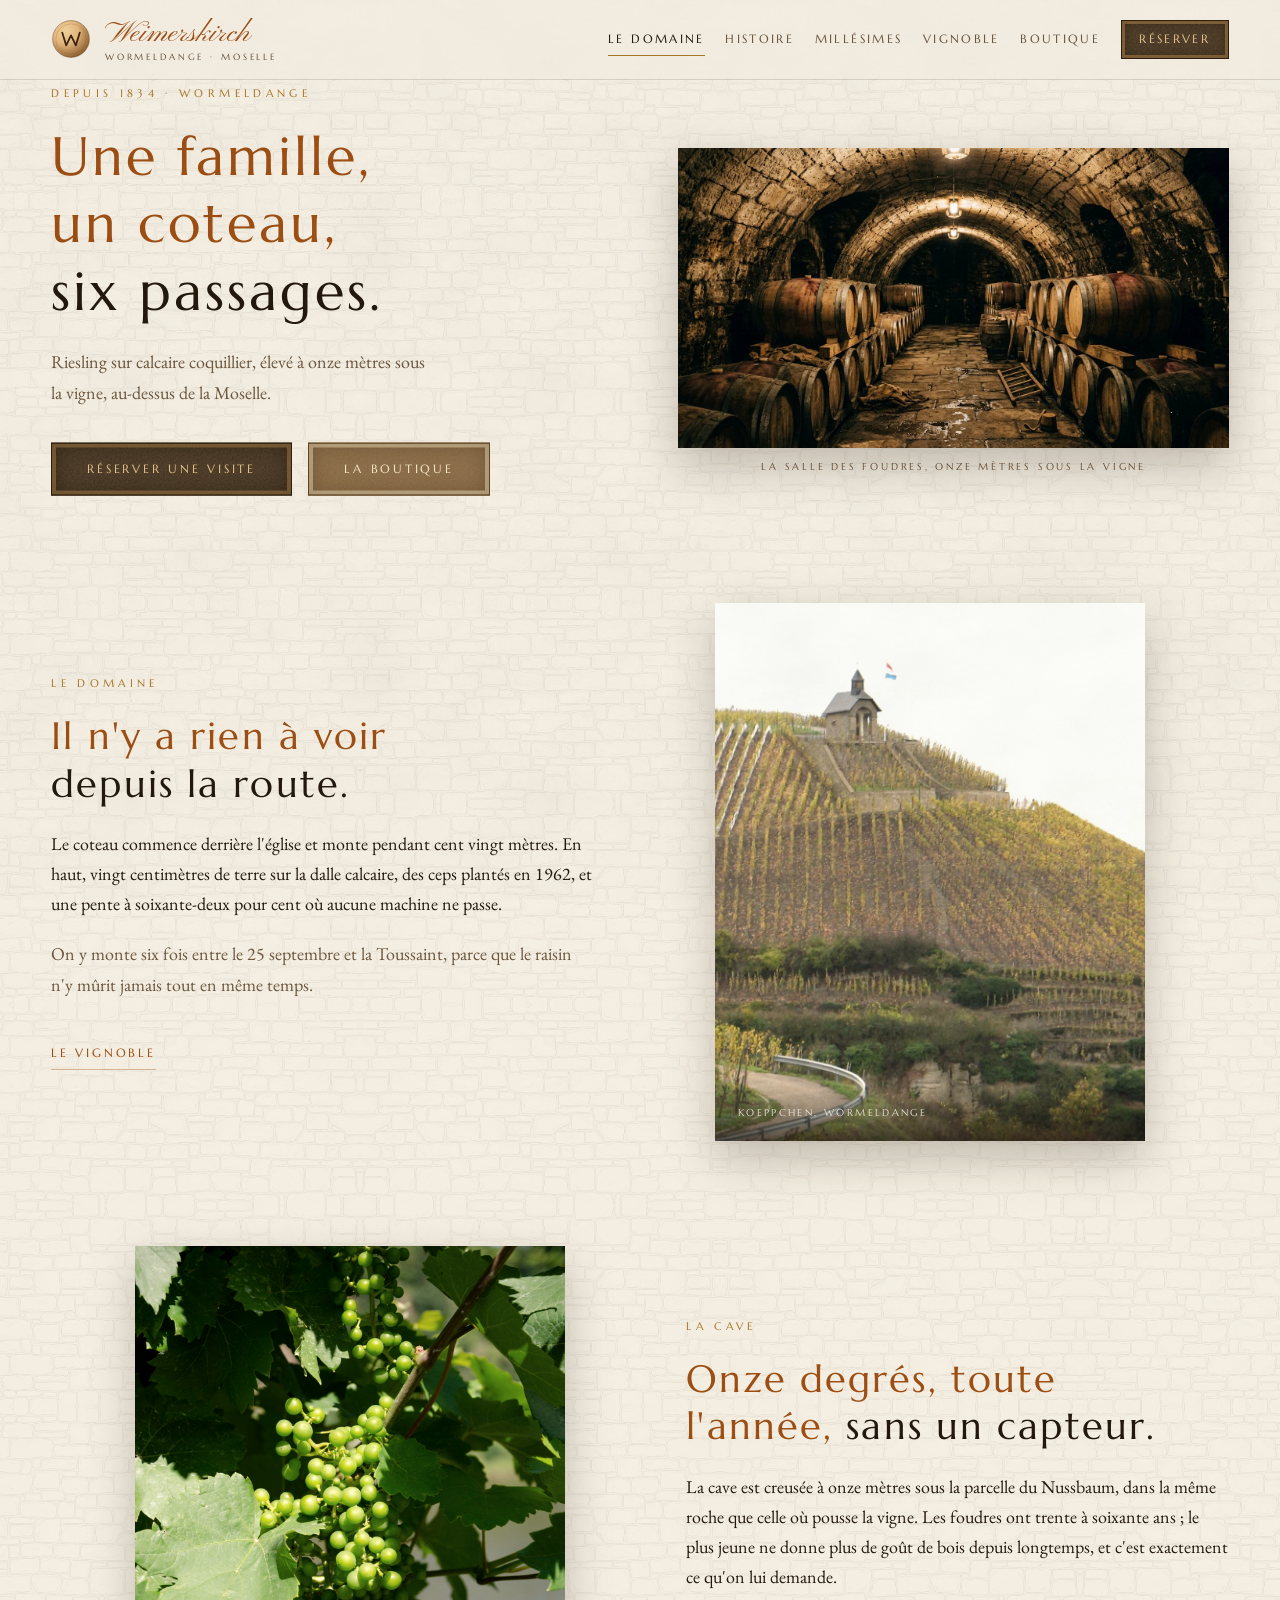
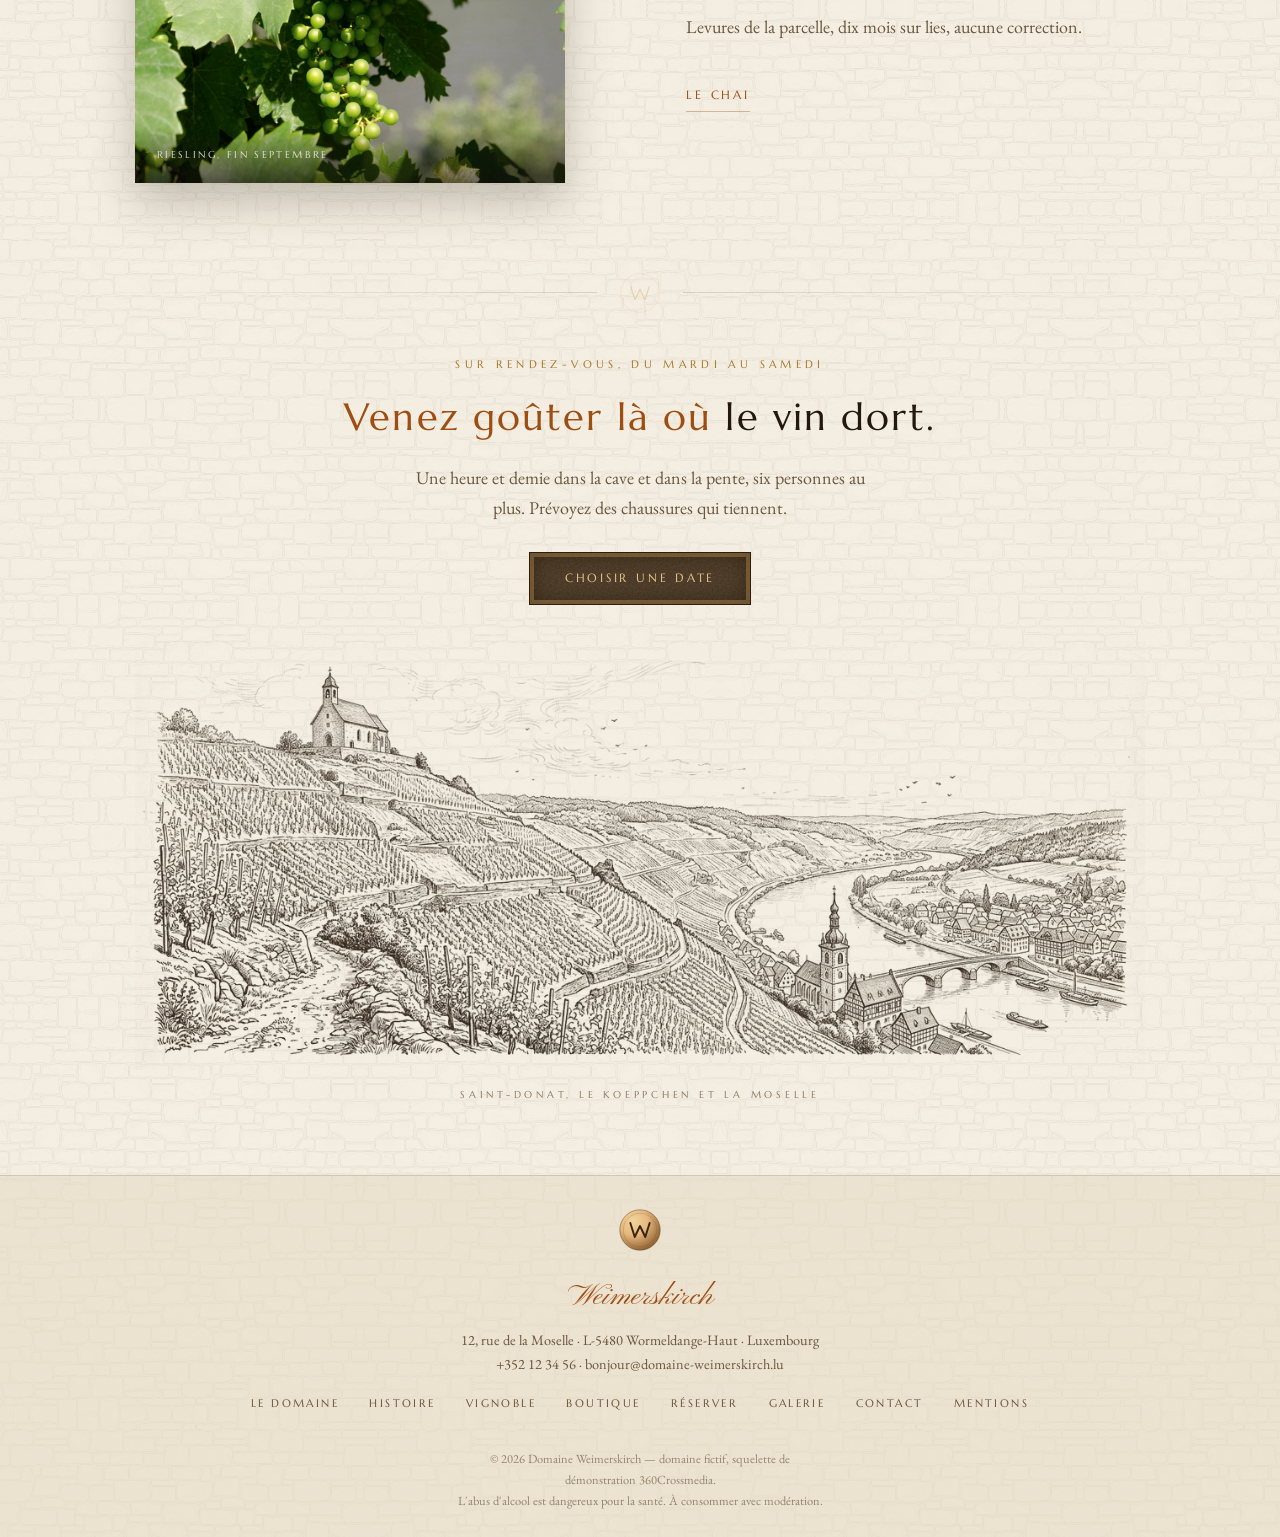
==== index.html @ f06a96c1 "Domaine Weimerskirch — site pilote vigneron (démo) Co-Authored-By: Claude Fable 5 <noreply@anthropic" ====
<!DOCTYPE html>
<html lang="fr">
<head>
<meta charset="utf-8">
<meta name="viewport" content="width=device-width, initial-scale=1">
<title>Domaine Weimerskirch — Wormeldange, Moselle luxembourgeoise</title>
<meta name="description" content="Depuis 1834, une famille et un coteau au-dessus de la Moselle. Riesling, Pinot et Crémant élevés en foudre à Wormeldange-Haut.">
<link rel="preconnect" href="https://fonts.googleapis.com">
<link rel="preconnect" href="https://fonts.gstatic.com" crossorigin>
<link href="https://fonts.googleapis.com/css2?family=Marcellus&family=EB+Garamond:ital,wght@0,400..600;1,400..500&family=Pinyon+Script&display=swap" rel="stylesheet">
<link rel="stylesheet" href="assets/css/site.css">
<link rel="icon" href="data:image/svg+xml,%3Csvg xmlns='http://www.w3.org/2000/svg' viewBox='0 0 32 32'%3E%3Ccircle cx='16' cy='16' r='15' fill='%23e6b87e'/%3E%3Cpath d='M9 11 L12.4 21.5 L16 13.5 L19.6 21.5 L23 11' fill='none' stroke='%233a2410' stroke-width='2.6' stroke-linejoin='round' stroke-linecap='round'/%3E%3C/svg%3E">
</head>
<body>
<a class="saut-contenu" href="#contenu">Aller au contenu</a>

<div class="barre" data-barre>
  <a class="marque" href="index.html">
    <svg class="marque__sceau" viewBox="0 0 100 100" aria-hidden="true">
  <defs><radialGradient id="orSceaumarquesceau" cx="34%" cy="28%" r="78%">
    <stop offset="0%" stop-color="#f2d49c"/><stop offset="45%" stop-color="#e6b87e"/><stop offset="100%" stop-color="#8a5c2c"/>
  </radialGradient></defs>
  <circle cx="50" cy="50" r="46" fill="url(#orSceaumarquesceau)"/>
  <circle cx="50" cy="50" r="46" fill="none" stroke="#553a1c" stroke-width="1"/>
  <circle cx="50" cy="50" r="38" fill="none" stroke="#7a5228" stroke-width="0.7" opacity="0.7"/>
  <path d="M28 34 L38 66 L50 41 L62 66 L72 34" fill="none" stroke="#3a2410" stroke-width="4.4" stroke-linejoin="round" stroke-linecap="round"/>
</svg>
    <span class="marque__nom">Weimerskirch<span class="marque__lieu">Wormeldange · Moselle</span></span>
  </a>
  <button class="bouton-menu" type="button" data-bouton-menu aria-expanded="false" aria-controls="navigation">Menu</button>
  <nav class="nav" id="navigation" data-nav aria-label="Principale">
    <a href="index.html" aria-current="page">Le domaine</a>
    <a href="histoire.html">Histoire</a>
    <a href="histoire.html#carnet" data-va-carnet>Millésimes</a>
    <a href="vignoble.html">Vignoble</a>
    <a href="boutique.html">Boutique</a>
    <a class="nav__panier" href="boutique.html#panier" data-panier-lien data-vide="true">Panier</a>
    <a class="nav__action" href="reservation.html">Réserver</a>
  </nav>
</div>
<header class="entree" id="contenu">
  <div class="entree__dire">
    <p class="avant-titre" data-lever>Depuis 1834 · Wormeldange</p>
    <h1 data-lever="2">Une famille, un coteau,<br><em>six passages.</em></h1>
    <p class="entree__sous" data-lever="3">Riesling sur calcaire coquillier, élevé à onze mètres
    sous la vigne, au-dessus de la Moselle.</p>
    <div class="entree__actions" data-lever="3">
      <a class="bouton--plein" href="reservation.html">Réserver une visite</a>
      <a class="bouton" href="boutique.html">La boutique</a>
    </div>
  </div>
  <figure class="vue" data-apparait>
    <img src="assets/img/cave-foudres.jpg" alt="Les fûts de la cave dans la pénombre." fetchpriority="high">
    <figcaption>La salle des foudres, onze mètres sous la vigne</figcaption>
  </figure>
</header>

<section class="section">
  <div class="section__contenu duo" data-apparait>
    <div>
      <p class="avant-titre">Le domaine</p>
      <h2>Il n'y a rien à voir <em>depuis la route.</em></h2>
      <p>Le coteau commence derrière l'église et monte pendant cent vingt mètres. En haut,
      vingt centimètres de terre sur la dalle calcaire, des ceps plantés en 1962, et une
      pente à soixante-deux pour cent où aucune machine ne passe.</p>
      <p class="sourdine">On y monte six fois entre le 25 septembre et la Toussaint,
      parce que le raisin n'y mûrit jamais tout en même temps.</p>
      <a class="lien" href="vignoble.html">Le vignoble</a>
    </div>
    <figure class="cliche cliche--45">
      <img src="assets/img/koeppchen.jpg" alt="Le coteau du Koeppchen au-dessus des toits de Wormeldange." loading="lazy">
      <figcaption>Koeppchen, Wormeldange</figcaption>
    </figure>
  </div>
</section>


<section class="section">
  <div class="section__contenu duo duo--texte-droite" data-apparait>
    <figure class="cliche cliche--45">
      <img src="assets/img/raisin-portrait.jpg" alt="Grappe de riesling sur le cep, à contre-jour." loading="lazy">
      <figcaption>Riesling, fin septembre</figcaption>
    </figure>
    <div>
      <p class="avant-titre">La cave</p>
      <h2>Onze degrés, toute l'année, <em>sans un capteur.</em></h2>
      <p>La cave est creusée à onze mètres sous la parcelle du Nussbaum, dans la même roche
      que celle où pousse la vigne. Les foudres ont trente à soixante ans ; le plus jeune
      ne donne plus de goût de bois depuis longtemps, et c'est exactement ce qu'on lui demande.</p>
      <p class="sourdine">Levures de la parcelle, dix mois sur lies, aucune correction.</p>
      <a class="lien" href="vignoble.html">Le chai</a>
    </div>
  </div>
</section>

<section class="section section--panneau">
  <div class="section__contenu centre" data-apparait>
    <div class="sceau-section" aria-hidden="true"><svg viewBox="0 0 100 100" aria-hidden="true">
  <circle cx="50" cy="50" r="46" fill="none" stroke="#e6b87e" stroke-width="1" opacity="0.55"/>
  <path d="M28 34 L38 66 L50 41 L62 66 L72 34" fill="none" stroke="#e6b87e" stroke-width="2.4" stroke-linejoin="round" opacity="0.65"/>
</svg></div>
    <p class="avant-titre">Sur rendez-vous, du mardi au samedi</p>
    <h2 style="max-width:22ch;margin-inline:auto">Venez goûter là où <em>le vin dort.</em></h2>
    <p style="margin-inline:auto;max-width:52ch" class="sourdine">Une heure et demie dans la cave et dans la pente,
    six personnes au plus. Prévoyez des chaussures qui tiennent.</p>
    <p style="margin-top:1.8rem"><a class="bouton--plein" href="reservation.html">Choisir une date</a></p>
  </div>
</section>

<footer class="pied">
  <div class="pied__sceau"><svg class="" viewBox="0 0 100 100" aria-hidden="true">
  <defs><radialGradient id="orSceau" cx="34%" cy="28%" r="78%">
    <stop offset="0%" stop-color="#f2d49c"/><stop offset="45%" stop-color="#e6b87e"/><stop offset="100%" stop-color="#8a5c2c"/>
  </radialGradient></defs>
  <circle cx="50" cy="50" r="46" fill="url(#orSceau)"/>
  <circle cx="50" cy="50" r="46" fill="none" stroke="#553a1c" stroke-width="1"/>
  <circle cx="50" cy="50" r="38" fill="none" stroke="#7a5228" stroke-width="0.7" opacity="0.7"/>
  <path d="M28 34 L38 66 L50 41 L62 66 L72 34" fill="none" stroke="#3a2410" stroke-width="4.4" stroke-linejoin="round" stroke-linecap="round"/>
</svg></div>
  <p class="pied__nom">Weimerskirch</p>
  <p class="pied__adresse">12, rue de la Moselle · L-5480 Wormeldange-Haut · Luxembourg<br>
  <a href="tel:+352123456">+352 12 34 56</a> · <a href="mailto:bonjour@domaine-weimerskirch.lu">bonjour@domaine-weimerskirch.lu</a></p>
  <nav class="pied__nav" aria-label="Pied de page">
    <a href="index.html">Le domaine</a>
    <a href="histoire.html">Histoire</a>
    <a href="vignoble.html">Vignoble</a>
    <a href="boutique.html">Boutique</a>
    <a href="reservation.html">Réserver</a>
    <a href="galerie.html">Galerie</a>
    <a href="contact.html">Contact</a>
    <a href="mentions.html">Mentions</a>
  </nav>
  <p class="pied__mention">© 2026 Domaine Weimerskirch — domaine fictif, squelette de démonstration 360Crossmedia.<br>
  L'abus d'alcool est dangereux pour la santé. À consommer avec modération.</p>
</footer>
<script src="assets/js/site.js"></script>
</body>
</html>
---- assets/css/site.css ----
/* =====================================================================
   DOMAINE WEIMERSKIRCH — v5
   La typo validée de la v2 (Marcellus, cuivre, Pinyon) sur fond clair :
   la page est ivoire et chaude, les photos de cave restent sombres et
   portent le registre. Boutique, réservation et 3D conservées.
   ===================================================================== */

:root {
  /* Fonds clairs, du papier au parchemin */
  --lin:       #f4eee2;
  --parchemin: #ebe2d0;
  --carte:     #faf6ec;

  /* Encres */
  --encre:  #23180c;   /* texte courant : brun très foncé, jamais noir */
  --terre:  #6b563d;   /* texte secondaire */
  --cuivre: #9d4e13;   /* accent v2, assombri pour tenir sur clair */
  --or:     #a87729;
  --feuille: #5c6e3c;   /* labels, sceaux, états actifs */
  --craie:  #f2ede8;   /* texte sur photo */
  --ligne:  rgba(119, 100, 79, 0.22);

  /* Sur les photos : la nuit de la v2 */
  --nuit: #14100d;

  --titre: 'Marcellus', 'Hoefler Text', Georgia, serif;
  --corps: 'EB Garamond', 'Iowan Old Style', Georgia, serif;
  --plume: 'Pinyon Script', cursive;

  --marge: clamp(1.5rem, 4vw, 4.5rem);
  --page: 1280px;
  --doux: cubic-bezier(0.25, 0.6, 0.3, 1);
}

* { box-sizing: border-box; }
html { -webkit-text-size-adjust: 100%; scroll-behavior: smooth; }

body {
  margin: 0;
  background: var(--lin);
  position: relative;
  color: var(--encre);
  font-family: var(--corps);
  font-size: 18px;
  font-weight: 400;
  line-height: 1.68;
  -webkit-font-smoothing: antialiased;
}

/* Le mur : moellons assisés dessinés, posés en fond de page.
   Les objets (cartes, registre, photos) sont posés dessus, opaques. */
body::before {
  content: '';
  position: absolute; /* défile avec la page — retour client */
  inset: 0;
  z-index: -1;
  pointer-events: none;
  opacity: 0.08;
  background-image: url('../img/mur-grave.jpg');
  background-size: 720px;
}
/* et la matière par-dessus, discrète */
body::after {
  content: '';
  position: fixed;
  inset: 0;
  z-index: 900;
  pointer-events: none;
  mix-blend-mode: multiply;
  opacity: 0.16;
  background-image: url("data:image/svg+xml,%3Csvg xmlns='http://www.w3.org/2000/svg' width='420' height='420'%3E%3Cfilter id='p'%3E%3CfeTurbulence type='fractalNoise' baseFrequency='0.012 0.018' numOctaves='4' seed='7' stitchTiles='stitch'/%3E%3CfeColorMatrix type='saturate' values='0'/%3E%3C/filter%3E%3Crect width='420' height='420' filter='url(%23p)' opacity='0.5'/%3E%3C/svg%3E");
}

::selection { background: rgba(168, 95, 40, 0.22); }

img { max-width: 100%; display: block; }
figure, dl, dd, p { margin: 0; }
p { margin-bottom: 1.1em; max-width: 62ch; }
p:last-child { margin-bottom: 0; }

h1, h2, h3 {
  font-family: var(--titre);
  font-weight: 400;
  letter-spacing: 0.055em;
  line-height: 1.24;
  color: var(--cuivre);
  margin: 0 0 1.3rem;
  text-wrap: balance;
}
h1 { font-size: clamp(2rem, 4.4vw, 3.4rem); }
h2 { font-size: clamp(1.7rem, 3vw, 2.5rem); }
h3 { font-size: clamp(1.2rem, 1.8vw, 1.55rem); color: var(--or); }

em { font-style: normal; color: var(--encre); }
.heros em { color: var(--craie); }

a { color: var(--cuivre); }
:focus-visible { outline: 2px solid var(--or); outline-offset: 3px; }

.saut-contenu {
  position: absolute; left: -9999px; top: 0; z-index: 100;
  background: var(--encre); color: var(--carte);
  padding: 0.8rem 1.3rem; font-size: 0.85rem; letter-spacing: 0.08em;
}
.saut-contenu:focus { left: 0; }

@media (prefers-reduced-motion: reduce) {
  html { scroll-behavior: auto; }
  *, *::before, *::after { animation: none !important; transition: none !important; }
}

/* ---------- Étiquettes : serif lettré, comme en v2 --------------------- */

.avant-titre {
  font-family: var(--titre);
  font-size: 0.68rem;
  letter-spacing: 0.4em;
  text-transform: uppercase;
  color: var(--or);
  margin: 0 0 1.3rem;
}

.sourdine { color: var(--terre); }

/* ---------- Barre : ivoire, toujours — aucun changement d'état ---------- */

.barre {
  position: fixed;
  top: 0; left: 0; right: 0;
  z-index: 90;
  display: flex;
  align-items: center;
  justify-content: space-between;
  gap: 2rem;
  padding: 1.1rem var(--marge);
  background: rgba(244, 238, 226, 0.96);
  backdrop-filter: blur(12px);
  -webkit-backdrop-filter: blur(12px);
  box-shadow: 0 1px 0 var(--ligne);
  transition: padding 400ms ease;
}
.barre[data-fond='true'] { padding-block: 0.7rem; }
.barre--posee { position: sticky; top: 0; }

.marque {
  display: flex;
  align-items: center;
  gap: 0.85rem;
  text-decoration: none;
  color: var(--cuivre);
  flex: none;
}
.marque__sceau { width: 40px; height: auto; flex: none; }
.marque__nom {
  font-family: var(--plume);
  font-size: 1.9rem;
  line-height: 0.9;
  padding-top: 0.12em;
}
.marque__lieu {
  display: block;
  font-family: var(--titre);
  font-size: 0.56rem;
  letter-spacing: 0.32em;
  text-transform: uppercase;
  color: var(--terre);
  padding-top: 0.5em;
}

.nav { display: flex; align-items: center; gap: clamp(0.9rem, 1.6vw, 1.8rem); }
.nav a {
  font-family: var(--titre);
  font-size: 0.74rem;
  letter-spacing: 0.2em;
  text-transform: uppercase;
  text-decoration: none;
  color: var(--terre);
  padding: 0.4rem 0;
  border-bottom: 1px solid transparent;
  transition: color 300ms ease, border-color 300ms ease;
}
.nav a:hover, .nav a:focus-visible { color: var(--encre); }
.nav a[aria-current='page'] { border-bottom-color: var(--or); color: var(--encre); }

.nav a.nav__action {
  background-color: #46331d;
  background-image: url("data:image/svg+xml,%3Csvg xmlns='http://www.w3.org/2000/svg' width='140' height='140'%3E%3Cfilter id='gb3'%3E%3CfeTurbulence type='fractalNoise' baseFrequency='0.55' numOctaves='3' stitchTiles='stitch'/%3E%3CfeColorMatrix type='saturate' values='0'/%3E%3C/filter%3E%3Crect width='140' height='140' filter='url(%23gb3)' opacity='0.16'/%3E%3C/svg%3E");
  border: 1px solid #2c1e0e;
  box-shadow: inset 0 0 0 2px rgba(70, 51, 29, 0), inset 0 0 0 3px rgba(196, 148, 82, 0.45), inset 0 0 14px rgba(20, 12, 4, 0.5);
  padding: 0.55rem 1.1rem;
  color: #e3c18a;
}
.nav a.nav__action:hover { background-color: #503a21; color: #f2d7a4; }

.nav a.nav__panier {
  border: 1px solid rgba(157, 78, 19, 0.55);
  box-shadow: inset 0 0 0 2px rgba(250, 246, 236, 0.9), inset 0 0 0 3px rgba(157, 78, 19, 0.25);
  background: var(--carte);
  padding: 0.45rem 0.95rem;
  color: var(--cuivre);
}
.nav a.nav__panier:hover { color: var(--encre); border-color: var(--encre); }
.nav a.nav__panier[data-vide='true'] { display: none; }

.bouton-menu {
  display: none;
  background: none; border: 0;
  color: var(--cuivre);
  font-family: var(--titre);
  font-size: 0.74rem;
  letter-spacing: 0.2em; text-transform: uppercase;
  cursor: pointer;
  padding: 0.5rem 0;
}

@media (max-width: 1080px) {
  /* Volet accroché SOUS la barre : la barre a un backdrop-filter, qui fait
     d'elle le bloc conteneur de tout descendant fixed — un panneau fixed
     plein écran s'y retrouve écrasé à la hauteur de la barre. On reste donc
     en absolute, relatif à la barre, en volet opaque. */
  .nav {
    position: absolute; top: 100%; left: 0; right: 0; z-index: 50;
    background: #f4eee2;
    border-top: 1px solid var(--ligne);
    box-shadow: 0 30px 60px rgba(35, 24, 12, 0.2);
    flex-direction: column;
    align-items: center;
    padding: 2.2rem 0 2.6rem;
    gap: 1.2rem;
    opacity: 0;
    transform: translateY(-8px);
    pointer-events: none;
    transition: opacity 300ms ease, transform 300ms ease;
  }
  .nav[data-ouvert='true'] { opacity: 1; transform: none; pointer-events: auto; }
  .nav a { font-size: 1.05rem; letter-spacing: 0.26em; }
  .bouton-menu { display: block; position: relative; z-index: 60; }
}

/* ---------- Héros photo : l'ADN sombre de la v2, en ouverture ---------- */

.heros {
  position: relative;
  z-index: 2; /* les photos passent devant le sarment */
  min-height: 92svh;
  display: grid;
  align-items: end;
  isolation: isolate;
  overflow: hidden;
  color: var(--craie);
}
.heros--court { min-height: 62svh; }

.heros__photo {
  /* débord haut : la parallaxe peut la faire glisser sans découvrir le fond */
  position: absolute; inset: -26% 0 auto; z-index: -2;
  width: 100%; height: 126%;
  animation: photo-nait 1600ms ease both;
  object-fit: cover;
  filter: sepia(0.16) saturate(0.94) brightness(0.97) contrast(1.04);
}
.heros--sombre .heros__photo {
  filter: sepia(0.22) saturate(0.75) brightness(0.62) contrast(1.06);
}
.heros::after {
  content: '';
  position: absolute; inset: 0; z-index: -1;
  background:
    radial-gradient(130% 130% at 50% 45%, transparent 58%, rgba(244, 238, 226, 0.85) 100%),
    radial-gradient(30% 16% at 50% 82%, rgba(12, 9, 7, 0.6), transparent 72%),
    linear-gradient(rgba(14, 10, 8, 0.1), rgba(14, 10, 8, 0.06) 30%, rgba(14, 10, 8, 0.45) 74%, rgba(14, 10, 8, 0.78));
}

.heros__dire {
  position: relative;
  z-index: 1;
  padding: 9rem var(--marge) clamp(4.5rem, 9vh, 7rem);
  max-width: var(--page);
  width: 100%;
  margin-inline: auto;
}

.heros__annee {
  font-family: var(--titre);
  font-size: 0.68rem;
  letter-spacing: 0.42em;
  text-transform: uppercase;
  color: var(--craie);
  opacity: 0.9;
  margin: 0 0 1.5rem;
}
.heros h1 { color: var(--craie); }
.heros h1 em { color: #e8b872; }
.heros__sous { color: rgba(242, 237, 232, 0.75); max-width: 46ch; font-size: 1.02rem; }

.heros [data-lever] { opacity: 0; animation: lever 1100ms ease forwards; }
.heros [data-lever='2'] { animation-delay: 180ms; }
.heros [data-lever='3'] { animation-delay: 360ms; }
@keyframes lever { from { opacity: 0; } to { opacity: 1; } }
@keyframes photo-nait { from { opacity: 0; } to { opacity: 1; } }

/* ---------- L'entrée : un mur, une grande fenêtre sur la cave ----------- */

.entree {
  min-height: 0;
  display: grid;
  grid-template-columns: minmax(0, 1fr) minmax(0, 1fr);
  gap: clamp(2.5rem, 6vw, 6rem);
  align-items: center;
  max-width: var(--page);
  margin-inline: auto;
  padding: 6.6rem var(--marge) 2rem;
}
.entree__dire { transform: translateY(-1.4rem); }

/* La vue : photo nette, ombre douce, légende — rien d'autre. */
.vue { margin: 0; }
.vue img {
  display: block;
  width: 100%; height: auto;
  max-height: 62vh;
  object-fit: cover;
  box-shadow: 0 18px 44px rgba(43, 32, 19, 0.26);
}
.vue figcaption {
  margin-top: 0.7rem;
  text-align: center;
  font-family: var(--titre);
  font-size: 0.62rem;
  letter-spacing: 0.28em;
  text-transform: uppercase;
  color: var(--terre);
}

.fenetre { position: relative; isolation: isolate; margin: 0; }
.fenetre__cadre { display: block; width: 100%; height: auto; }
.fenetre__photo {
  position: absolute;
  left: 14.9%; top: 15.5%;
  width: 70.7%; height: 70.7%;
  object-fit: cover;
  z-index: -1;
}
.fenetre figcaption {
  margin-top: 0.4rem;
  text-align: center;
  font-family: var(--titre);
  font-size: 0.62rem;
  letter-spacing: 0.28em;
  text-transform: uppercase;
  color: var(--terre);
}
.entree--page { padding-top: 6.6rem; padding-bottom: 0.4rem; }
.entree--page .cliche { max-height: 56vh; }
.entree--page h1 { font-size: clamp(2rem, 4.2vw, 3.4rem); }
.entree__dire h1 { margin-bottom: 1.4rem; }
.entree__sous { color: var(--terre); max-width: 42ch; }
.entree__actions { display: flex; flex-wrap: wrap; gap: 1rem; margin-top: 2.2rem; }
.entree .cliche { max-height: 72vh; margin: 12px; }
@media (max-width: 900px) {
  .entree { grid-template-columns: 1fr; min-height: 0; padding-top: 7rem; }
}

/* ---------- Sections ---------------------------------------------------- */

.section { padding: clamp(1.7rem, 3.4vh, 2.8rem) var(--marge); }
.section__contenu { max-width: var(--page); margin-inline: auto; }

/* Centrage : centrer le texte ne suffit pas — les paragraphes ont une largeur
   limitée (62ch), leur BOÎTE doit aussi être centrée, sinon œillets et boutons
   restent collés à gauche pendant que les titres flottent au milieu. */
.centre { text-align: center; }
.centre h1, .centre h2, .centre h3, .centre p, .centre .avant-titre { margin-inline: auto; }
.section--panneau {
  /* plus d'aplat teinté : le texte vit sur le mur, comme tout le reste */
  padding-block: clamp(2rem, 4vh, 3.4rem);
}

.duo {
  display: grid;
  grid-template-columns: minmax(0, 1fr) minmax(0, 1.1fr);
  gap: clamp(1.6rem, 3vw, 3rem);
  align-items: center;
}
.duo .cliche { margin: 22px; }
.duo--texte-droite { grid-template-columns: minmax(0, 1.1fr) minmax(0, 1fr); }
@media (max-width: 900px) { .duo, .duo--texte-droite { grid-template-columns: 1fr; } }

.lien {
  display: inline-block;
  font-family: var(--titre);
  font-size: 0.72rem;
  letter-spacing: 0.24em;
  text-transform: uppercase;
  color: var(--cuivre);
  text-decoration: none;
  border-bottom: 1px solid rgba(168, 95, 40, 0.4);
  padding-bottom: 0.35rem;
  margin-top: 1.5rem;
  transition: border-color 250ms ease, color 250ms ease;
}
.lien:hover { border-bottom-color: var(--cuivre); color: var(--encre); }

.bouton, .bouton--plein {
  display: inline-block;
  font-family: var(--titre);
  font-size: 0.72rem;
  letter-spacing: 0.24em;
  text-transform: uppercase;
  padding: 1rem 2.2rem;
  cursor: pointer;
  text-decoration: none;
  transition: background 250ms ease, color 250ms ease, border-color 250ms ease;
}
.bouton {
  background-color: #8a6a42;
  background-image: url("data:image/svg+xml,%3Csvg xmlns='http://www.w3.org/2000/svg' width='140' height='140'%3E%3Cfilter id='gb2'%3E%3CfeTurbulence type='fractalNoise' baseFrequency='0.55' numOctaves='3' stitchTiles='stitch'/%3E%3CfeColorMatrix type='saturate' values='0'/%3E%3C/filter%3E%3Crect width='140' height='140' filter='url(%23gb2)' opacity='0.14'/%3E%3C/svg%3E");
  border: 1px solid #5d4322;
  box-shadow:
    inset 0 0 0 3px rgba(70, 51, 29, 0),
    inset 0 0 0 4px rgba(244, 226, 188, 0.45),
    inset 0 0 22px rgba(50, 32, 12, 0.4);
  color: #f6e7c8;
}
.bouton:hover {
  background-color: #96744a;
  color: #fdf3dc;
  box-shadow:
    inset 0 0 0 3px rgba(70, 51, 29, 0),
    inset 0 0 0 4px rgba(250, 234, 198, 0.65),
    inset 0 0 22px rgba(50, 32, 12, 0.35);
}
.bouton--plein {
  background-color: #46331d;
  background-image: url("data:image/svg+xml,%3Csvg xmlns='http://www.w3.org/2000/svg' width='140' height='140'%3E%3Cfilter id='gb'%3E%3CfeTurbulence type='fractalNoise' baseFrequency='0.55' numOctaves='3' stitchTiles='stitch'/%3E%3CfeColorMatrix type='saturate' values='0'/%3E%3C/filter%3E%3Crect width='140' height='140' filter='url(%23gb)' opacity='0.16'/%3E%3C/svg%3E");
  border: 1px solid #2c1e0e;
  box-shadow:
    inset 0 0 0 3px rgba(70, 51, 29, 0),
    inset 0 0 0 4px rgba(196, 148, 82, 0.4),
    inset 0 0 26px rgba(20, 12, 4, 0.55);
  color: #e3c18a;
}
.bouton--plein:hover {
  background-color: #503a21;
  color: #f2d7a4;
  box-shadow:
    inset 0 0 0 3px rgba(70, 51, 29, 0),
    inset 0 0 0 4px rgba(224, 180, 112, 0.7),
    inset 0 0 26px rgba(20, 12, 4, 0.5);
}
.bouton[disabled], .bouton--plein[disabled] { opacity: 0.4; pointer-events: none; }

/* ---------- Photos ------------------------------------------------------- */

.cliche img, .respiration img {
  filter: sepia(0.16) saturate(0.94) brightness(0.97) contrast(1.04);
}

.cliche {
  position: relative;
  overflow: visible;
}
.cliche img { width: 100%; height: 100%; object-fit: cover; }
.cliche--45 { aspect-ratio: 4 / 5; }
.cliche--32 { aspect-ratio: 3 / 2; }
.cliche--11 { aspect-ratio: 1 / 1; }
.cliche { box-shadow: 0 18px 50px rgba(43, 32, 19, 0.14); }


.cliche figcaption {
  position: absolute; left: 0; right: 0; bottom: 0; z-index: 1;
  padding: 1.2rem 1.4rem;
  font-family: var(--titre);
  font-size: 0.62rem;
  letter-spacing: 0.24em;
  text-transform: uppercase;
  color: rgba(242, 237, 232, 0.85);
  background: linear-gradient(transparent, rgba(16, 12, 9, 0.65));
}

.respiration {
  position: relative;
  z-index: 2; /* devant le sarment, comme une fenêtre */
  height: clamp(340px, 58vh, 580px);
  overflow: hidden;
}
.respiration img { width: 100%; height: 130%; margin-top: -15%; object-fit: cover; }
.respiration::after {
  content: '';
  position: absolute; inset: 0;
  background: linear-gradient(rgba(20, 16, 13, 0.14), transparent 30%, transparent 70%, rgba(20, 16, 13, 0.2));
  pointer-events: none;
}

/* ---------- Le sceau ----------------------------------------------------- */

.sceau-section {
  display: flex;
  align-items: center;
  gap: 1.4rem;
  margin-bottom: 2.6rem;
}
.sceau-section::before, .sceau-section::after {
  content: '';
  height: 1px;
  flex: 1;
  background: linear-gradient(90deg, transparent, var(--ligne));
}
.sceau-section::after { background: linear-gradient(90deg, var(--ligne), transparent); }
.sceau-section svg { width: 42px; height: 42px; flex: none; }

/* ---------- La lignée : zigzag autour de la liane centrale ---------------- */

.lignee { position: relative; max-width: 940px; margin-inline: auto; padding: 0.8rem 0; }
.lignee__temps { position: relative; padding: 0.7rem 0; }
.lignee__temps:nth-child(odd)  { width: calc(50% - 76px); margin-right: auto; text-align: right; }
.lignee__temps:nth-child(even) { width: calc(50% - 76px); margin-left: auto; text-align: left; }
.lignee__temps p { max-width: none; }
.lignee__temps:nth-child(odd) p { margin-left: auto; }

/* le médaillon vit SUR la liane, au centre */
.lignee__sceau { display: none; }
.lignee__sceau--ancien {
  width: 52px; height: 52px;
  position: absolute;
  top: 2rem;
  z-index: 1;
}
.lignee__temps:nth-child(odd)  .lignee__sceau { right: -102px; }
.lignee__temps:nth-child(even) .lignee__sceau { left: -102px; }

.lignee__epoque {
  font-family: var(--titre);
  font-size: 0.68rem;
  letter-spacing: 0.38em;
  text-transform: uppercase;
  color: var(--or);
  display: block;
  margin-bottom: 0.7rem;
}
.lignee__temps h3 { color: var(--cuivre); }
.lignee__temps p { color: var(--terre); }

@media (max-width: 760px) {
  .lignee__temps:nth-child(odd), .lignee__temps:nth-child(even) {
    width: 100%; margin: 0; text-align: center;
  }
  .lignee__sceau { position: static; margin: 0 auto 1rem; }
  .vigne-lignee { display: none; }
}

/* ---------- Cuvées (page vins) -------------------------------------------- */

.cave {
  display: grid;
  grid-template-columns: repeat(auto-fit, minmax(280px, 1fr));
  gap: clamp(2rem, 4vw, 3.5rem) clamp(2rem, 4vw, 4rem);
}
.cuvee { text-align: center; padding: 2.2rem 1.6rem 1.8rem; }
.cuvee__flacon { display: flex; justify-content: center; margin-bottom: 1.6rem; }

.capsule {
  width: 84px; height: 84px;
  margin: 0 auto 1.5rem;
  border-radius: 50%;
  position: relative;
  box-shadow:
    inset 0 2px 5px rgba(255, 255, 255, 0.35),
    inset 0 -5px 10px rgba(43, 32, 19, 0.3),
    0 10px 24px rgba(43, 32, 19, 0.22);
  transition: transform 500ms var(--doux);
}
.cuvee:hover .capsule, .produit:hover .capsule { transform: translateY(-3px); }
.capsule svg { position: absolute; inset: 16%; opacity: 0.75; }

.cuvee__cepage, .produit__cepage {
  font-family: var(--titre);
  font-size: 0.64rem;
  letter-spacing: 0.3em;
  text-transform: uppercase;
  color: var(--or);
  display: block;
  margin-bottom: 0.55rem;
}
.cuvee h3 { margin-bottom: 0.7rem; font-size: 1.5rem; color: var(--cuivre); }
.cuvee p { color: var(--terre); font-size: 0.96rem; max-width: 38ch; margin-inline: auto; }
.cuvee__faits {
  margin-top: 1rem;
  font-family: var(--titre);
  font-size: 0.7rem;
  letter-spacing: 0.16em;
  text-transform: uppercase;
  color: var(--terre);
}

/* ---------- Le flacon : vraie bouteille, notre étiquette --------------- */

.flacon {
  position: relative;
  display: inline-block;
  aspect-ratio: 291 / 1000; /* flûte mosellane 582x2000 */
  filter: drop-shadow(0 14px 22px rgba(43, 32, 19, 0.3));
}
.flacon > img { position: absolute; inset: 0; width: 100%; height: 100%; object-fit: contain; }
.flacon__cou {
  position: absolute;
  left: 34.8%; top: 1%;
  width: 26%; height: 8.2%;
  border-radius: 2px;
  box-shadow: inset -4px 0 6px rgba(0, 0, 0, 0.35), inset 3px 0 4px rgba(255, 255, 255, 0.25);
}
.flacon__etq {
  position: absolute;
  left: 13.2%; right: 16.8%;
  top: 54.5%; height: 40%;
  background: linear-gradient(rgba(250, 245, 232, 0.72), rgba(243, 236, 219, 0.72)), url('../img/papier-etiquette.jpg') center / 240%;
  border: 1px solid #c2ae87;
  box-shadow: inset 0 0 0 2px rgba(250, 246, 236, 0.8), inset 0 0 0 3px rgba(157, 78, 19, 0.25), inset -6px 0 10px rgba(60, 40, 20, 0.12);
  display: flex;
  flex-direction: column;
  align-items: center;
  justify-content: center;
  gap: 2%;
  text-align: center;
  padding: 3% 4%;
}
.flacon__etq svg { width: 27%; height: auto; }
.flacon__nom { font-family: var(--titre); color: #2c2013; font-size: clamp(0.55rem, calc(var(--flacon-h, 230px) * 0.042), 1.5rem); line-height: 1.05; }
.flacon__cepage { font-family: var(--corps); letter-spacing: 0.28em; text-transform: uppercase; color: #7a5f38; font-size: clamp(0.34rem, calc(var(--flacon-h, 230px) * 0.019), 0.7rem); }

/* ---------- Boutique ------------------------------------------------------- */

.bandeau-boutique {
  padding: 0 var(--marge) 0.2rem;
  margin-top: -1.2rem;
  text-align: center;
  font-size: 0.8rem;
  color: var(--terre);
  letter-spacing: 0.04em;
}
.bandeau-boutique strong { color: var(--cuivre); font-weight: 500; }

.rayon {
  display: grid;
  grid-template-columns: repeat(auto-fill, minmax(270px, 1fr));
  gap: clamp(1.4rem, 2.5vw, 2.2rem);
}

.produit {
  position: relative;
  background: linear-gradient(rgba(250, 245, 232, 0.88), rgba(244, 236, 218, 0.88)), url('../img/lin.jpg') center / 460px;
  border: 1px solid rgba(120, 90, 50, 0.5);
  box-shadow: inset 0 0 0 5px rgba(250, 246, 236, 0.9), inset 0 0 0 6px rgba(157, 78, 19, 0.3), 0 8px 22px rgba(43, 32, 19, 0.1);
  padding: 2.6rem 2.2rem 2rem;
  text-align: center;
  display: flex;
  flex-direction: column;
  transition: box-shadow 350ms ease, transform 500ms var(--doux);
}
.produit:hover { box-shadow: inset 0 0 0 5px rgba(250, 246, 236, 0.9), inset 0 0 0 6px rgba(157, 78, 19, 0.3), 0 14px 34px rgba(43, 32, 19, 0.16); transform: translateY(-4px); }
.produit svg { transition: transform 600ms var(--doux); transform-origin: bottom center; }
.produit:hover svg { transform: translateY(-6px) rotate(-1deg); }
.produit .capsule { width: 72px; height: 72px; }
.produit h3 { font-size: 1.35rem; margin-bottom: 0.4rem; color: var(--cuivre); }
.produit__desc { color: var(--terre); font-size: 0.9rem; margin-inline: auto; max-width: 32ch; margin-bottom: 1.2rem; }
.produit__prix {
  font-family: var(--titre);
  font-size: 1.5rem;
  color: var(--encre);
  font-variant-numeric: tabular-nums;
  margin-bottom: 1.2rem;
}
.produit__prix small { font-family: var(--corps); font-size: 0.7rem; letter-spacing: 0.14em; text-transform: uppercase; color: var(--terre); }

.produit__ajout { margin-top: auto; display: flex; gap: 0.7rem; justify-content: center; align-items: stretch; }

.stepper {
  display: inline-flex;
  align-items: center;
  border: 1px solid var(--ligne);
  background: var(--carte);
}
.stepper button {
  background: none; border: 0;
  color: var(--cuivre);
  font-size: 1.05rem;
  width: 2.3rem; height: 100%;
  min-height: 2.9rem;
  cursor: pointer;
  transition: background 200ms ease;
}
.stepper button:hover { background: rgba(168, 95, 40, 0.1); }
.stepper output {
  min-width: 2.1rem;
  text-align: center;
  font-variant-numeric: tabular-nums;
  color: var(--encre);
}

.produit .bouton--plein { padding: 0.85rem 1.4rem; }

/* Tiroir du panier */
.voile {
  position: fixed; inset: 0; z-index: 70;
  background: rgba(43, 32, 19, 0.4);
  opacity: 0;
  pointer-events: none;
  transition: opacity 350ms ease;
}
.voile[data-ouvert='true'] { opacity: 1; pointer-events: auto; }

.tiroir {
  position: fixed; top: 0; right: 0; bottom: 0; z-index: 80;
  width: min(430px, 92vw);
  background: var(--lin);
  border-left: 1px solid var(--ligne);
  box-shadow: -20px 0 60px rgba(43, 32, 19, 0.18);
  transform: translateX(102%);
  transition: transform 450ms var(--doux);
  display: flex;
  flex-direction: column;
}
.tiroir[data-ouvert='true'] { transform: none; }
.tiroir__tete {
  display: flex;
  align-items: center;
  justify-content: space-between;
  padding: 1.4rem 1.6rem;
  border-bottom: 1px solid var(--ligne);
}
.tiroir__tete h2 { font-size: 1.3rem; margin: 0; }
.tiroir__fermer {
  background: none; border: 0; cursor: pointer;
  color: var(--terre);
  font-family: var(--titre); font-size: 0.72rem;
  letter-spacing: 0.2em; text-transform: uppercase;
}
.tiroir__fermer:hover { color: var(--cuivre); }
.tiroir__lignes { flex: 1; overflow-y: auto; padding: 0.4rem 1.6rem; }
.tiroir__vide { color: var(--terre); text-align: center; padding: 3rem 1rem; }

.ligne-panier {
  display: grid;
  grid-template-columns: 44px 1fr auto;
  gap: 1rem;
  align-items: center;
  padding: 1.1rem 0;
  border-bottom: 1px solid var(--ligne);
}
.ligne-panier .capsule { width: 44px; height: 44px; margin: 0; box-shadow: inset 0 1px 3px rgba(255,255,255,0.3), inset 0 -3px 6px rgba(43,32,19,0.25); }
.ligne-panier__nom { font-family: var(--titre); font-size: 1.02rem; color: var(--encre); }
.ligne-panier__detail { font-size: 0.78rem; color: var(--terre); display: flex; gap: 0.8rem; align-items: center; margin-top: 0.25rem; }
.ligne-panier__detail button { background: none; border: 0; color: var(--terre); cursor: pointer; font-size: 0.74rem; text-decoration: underline; text-underline-offset: 3px; padding: 0; }
.ligne-panier__detail button:hover { color: var(--cuivre); }
.ligne-panier .stepper { transform: scale(0.88); transform-origin: right; }
.ligne-panier__prix { font-variant-numeric: tabular-nums; color: var(--encre); text-align: right; }

.tiroir__pied { padding: 1.4rem 1.6rem 1.6rem; border-top: 1px solid var(--ligne); }
.tiroir__total {
  display: flex; justify-content: space-between; align-items: baseline;
  margin-bottom: 1.1rem;
  font-family: var(--titre); font-size: 1.25rem; color: var(--encre);
}
.tiroir__total small { font-family: var(--corps); font-size: 0.72rem; color: var(--terre); letter-spacing: 0.1em; }
.tiroir__pied .bouton--plein { width: 100%; text-align: center; }

/* ---------- Commande -------------------------------------------------------- */

.commande {
  display: grid;
  grid-template-columns: minmax(0, 1.15fr) minmax(0, 1fr);
  gap: clamp(2.5rem, 5vw, 5rem);
  align-items: start;
}
@media (max-width: 900px) { .commande { grid-template-columns: 1fr; } }

.recap {
  background: var(--carte);
  border: 1px solid var(--ligne);
  box-shadow: 0 10px 30px rgba(43, 32, 19, 0.05);
  padding: 1.8rem;
  position: sticky;
  top: 90px;
}
.recap h2 { font-size: 1.35rem; }
.recap__ligne {
  display: flex; justify-content: space-between; gap: 1rem;
  padding: 0.55rem 0;
  font-size: 0.94rem;
  color: var(--terre);
}
.recap__ligne strong { color: var(--encre); font-weight: 400; }
.recap__ligne output { font-variant-numeric: tabular-nums; color: var(--encre); }
.recap__total {
  display: flex; justify-content: space-between;
  border-top: 1px solid var(--ligne);
  margin-top: 0.8rem; padding-top: 1rem;
  font-family: var(--titre); font-size: 1.3rem; color: var(--cuivre);
}

.choix { display: grid; gap: 0.8rem; }
.choix label {
  display: flex; gap: 0.9rem; align-items: flex-start;
  border: 1px solid var(--ligne);
  background: var(--carte);
  padding: 1rem 1.2rem;
  cursor: pointer;
  transition: border-color 250ms ease, background 250ms ease;
}
.choix label:has(input:checked) { border-color: rgba(168, 95, 40, 0.55); background: rgba(168, 95, 40, 0.05); }
.choix input { accent-color: var(--cuivre); margin-top: 0.3rem; }
.choix b { display: block; font-weight: 500; color: var(--encre); }
.choix small { color: var(--terre); }

/* ---------- Formulaires ------------------------------------------------------ */

.formulaire { display: grid; gap: 1.4rem; }
.champ { display: grid; gap: 0.5rem; }
.champ--deux { display: grid; grid-template-columns: 1fr 1fr; gap: 1.4rem; }
@media (max-width: 560px) { .champ--deux { grid-template-columns: 1fr; } }
.champ label {
  font-family: var(--titre);
  font-size: 0.66rem;
  letter-spacing: 0.26em;
  text-transform: uppercase;
  color: var(--or);
}
.champ input, .champ textarea, .champ select {
  font: inherit;
  font-weight: 300;
  color: var(--encre);
  background: var(--carte);
  border: 1px solid var(--ligne);
  padding: 0.85rem 1rem;
  border-radius: 0;
  width: 100%;
  transition: border-color 250ms ease;
}
.champ textarea { min-height: 7rem; resize: vertical; }
.champ input:focus, .champ textarea:focus, .champ select:focus {
  border-color: var(--cuivre);
  outline: none;
}

/* ---------- Réservation : le registre de cave --------------------------------
   Un vrai livre relié, ouvert à plat, reconstruit entièrement en CSS :
   couverture en cuir photographié (jamais étiré : cover), tranche feuilletée
   en filets répétés, deux pages de papier vergé réel qui plongent doucement
   vers le pli central par dégradés superposés. Rien n'est posé sur le papier :
   tout est écrit à même la page. */

.resa {
  position: relative;
  max-width: 1120px;
  margin-inline: auto;
  z-index: 1;
}
.resa[hidden] { display: none; }
/* le ruban marque-page qui dépasse sous la couverture */
.resa::after {
  content: '';
  position: absolute;
  bottom: -30px;
  right: 19%;
  width: 25px;
  height: 46px;
  z-index: -1;
  background: linear-gradient(90deg, #571f23, #8a3a3e 42%, #6d2b2f 60%, #431719);
  clip-path: polygon(0 0, 100% 0, 100% 100%, 50% 80%, 0 100%);
  filter: drop-shadow(0 5px 5px rgba(20, 14, 8, 0.45));
}

/* La couverture : cuir réel, coins légèrement irréguliers, filet d'or gaufré */
.resa__livre {
  position: relative;
  perspective: 1800px;
  background:
    linear-gradient(112deg, rgba(20, 12, 6, 0) 34%, rgba(20, 12, 6, 0.3) 80%, rgba(20, 12, 6, 0.46)),
    linear-gradient(292deg, rgba(58, 36, 16, 0) 44%, rgba(244, 214, 156, 0.1)),
    url('../img/cuir.jpg') center / cover;
  border-radius: 10px 13px 15px 11px / 13px 10px 12px 15px;
  padding: clamp(26px, 3.8vw, 50px) clamp(30px, 4.6vw, 62px) clamp(38px, 5.2vw, 70px);
  box-shadow:
    inset 0 1px 0 rgba(244, 214, 156, 0.16),
    inset 0 -3px 8px rgba(0, 0, 0, 0.45),
    inset 3px 0 8px rgba(0, 0, 0, 0.28),
    inset -3px 0 8px rgba(0, 0, 0, 0.28),
    0 2px 3px rgba(20, 16, 13, 0.42),
    0 16px 24px -10px rgba(20, 16, 13, 0.5),
    0 46px 80px -20px rgba(20, 16, 13, 0.55);
}
.resa__livre::before {
  content: '';
  position: absolute;
  inset: 10px;
  border: 1px solid rgba(214, 174, 106, 0.42);
  border-radius: 7px;
  box-shadow: 0 1px 1px rgba(0, 0, 0, 0.45), inset 0 1px 1px rgba(0, 0, 0, 0.45);
  outline: 1px dashed rgba(16, 10, 5, 0.55);
  outline-offset: -6px;
  pointer-events: none;
}

/* Le bloc de pages : tranche feuilletée sur les côtés (filets verticaux
   répétés) et en bas (feuillets décalés en escalier), ombre sur le cuir */
.resa__pages {
  position: relative;
  display: grid;
  grid-template-columns: 1fr 1fr;
  padding: 11px 16px 13px;
  border-radius: 3px 3px 4px 4px;
  background:
    linear-gradient(90deg,
      rgba(43, 30, 15, 0.45) 0, rgba(43, 30, 15, 0.08) 12px,
      rgba(43, 30, 15, 0) 20px, rgba(43, 30, 15, 0) calc(100% - 20px),
      rgba(43, 30, 15, 0.08) calc(100% - 12px), rgba(43, 30, 15, 0.45) 100%),
    repeating-linear-gradient(90deg,
      #f1e8cd 0 1px, #cdbc94 1px 2px, #e6dab8 2px 3px, #d3c29a 3px 4px);
  box-shadow:
    0 2px 0 -1px #ecdfc0, 0 3px 0 -1px #c6b48b,
    0 5px 0 -2px #e7d9b6, 0 6px 0 -2px #bfad83,
    0 8px 0 -3px #e0d1ab, 0 9px 0 -3px #b7a478,
    0 11px 0 -4px #d8c8a0, 0 12px 0 -4px #ab976d,
    0 14px 0 -5px #cfbe95, 0 15px 0 -5px #a18d64,
    0 0 0 1px rgba(22, 13, 6, 0.4),
    0 -2px 5px rgba(10, 6, 3, 0.4),
    0 0 24px 6px rgba(10, 6, 3, 0.4);
  filter: drop-shadow(0 4px 5px rgba(10, 6, 3, 0.42)) drop-shadow(0 18px 16px rgba(20, 14, 8, 0.36));
}
/* La frange de feuillets qui borde aussi le haut et le bas du bloc,
   assombrie au contact du cuir pour l'y ancrer */
.resa__pages::after {
  content: '';
  position: absolute;
  inset: 0;
  z-index: 0;
  pointer-events: none;
  border-radius: inherit;
  background:
    linear-gradient(180deg, rgba(30, 19, 9, 0.42), rgba(30, 19, 9, 0)) top / 100% 4px no-repeat,
    repeating-linear-gradient(180deg,
      #eee4c8 0 1px, #c6b48b 1px 2px, #e2d5b1 2px 3px, #cdbc94 3px 4px) top / 100% 11px no-repeat,
    linear-gradient(0deg, rgba(30, 19, 9, 0.38), rgba(30, 19, 9, 0)) bottom / 100% 4px no-repeat,
    repeating-linear-gradient(0deg,
      #cdbc94 0 1px, #a59168 1px 2px, #c6b48b 2px 3px, #b7a478 3px 4px) bottom / 100% 13px no-repeat;
}
/* Le pli central : la vallée d'ombre entre les deux pages qui se soulèvent */
.resa__pages::before {
  content: '';
  position: absolute;
  top: 0;
  bottom: 0;
  left: 50%;
  width: clamp(72px, 10%, 116px);
  transform: translateX(-50%);
  z-index: 2;
  pointer-events: none;
  background: linear-gradient(90deg,
    rgba(35, 24, 12, 0) 0%,
    rgba(255, 252, 240, 0.2) 14%,
    rgba(35, 24, 12, 0.12) 32%,
    rgba(35, 24, 12, 0.38) 46%,
    rgba(18, 11, 5, 0.56) 50%,
    rgba(35, 24, 12, 0.38) 54%,
    rgba(35, 24, 12, 0.12) 68%,
    rgba(255, 252, 240, 0.2) 86%,
    rgba(35, 24, 12, 0) 100%);
}

/* Les pages : papier vergé réel (cover, jamais répété ni étiré),
   ourlet de lumière sur la gouttière, très léger vignettage haut et bas */
.resa__page {
  position: relative;
  z-index: 1;
  min-width: 0;
  padding: clamp(1.8rem, 3vw, 2.7rem) clamp(1.4rem, 2.9vw, 2.7rem) clamp(3.6rem, 4.4vw, 4.4rem);
}
.resa__page--gauche {
  border-radius: 2px 0 0 2px;
  background:
    linear-gradient(90deg,
      rgba(110, 82, 45, 0.2), rgba(255, 253, 244, 0.42) 6px,
      rgba(255, 253, 244, 0) 26px, rgba(110, 82, 45, 0) 100%),
    linear-gradient(180deg,
      rgba(90, 66, 36, 0.09), rgba(90, 66, 36, 0) 22px,
      rgba(90, 66, 36, 0) calc(100% - 26px), rgba(90, 66, 36, 0.12)),
    radial-gradient(ellipse 78% 72% at 50% 44%,
      rgba(247, 240, 224, 0.88) 0%, rgba(247, 240, 224, 0.78) 46%,
      rgba(247, 240, 224, 0.5) 72%, rgba(247, 240, 224, 0.24) 100%),
    url('../img/papier-ancien.jpg') left center / cover;
  animation: page-gauche 1100ms var(--doux) both;
}
.resa__page--droite {
  border-radius: 0 2px 2px 0;
  background:
    linear-gradient(270deg,
      rgba(110, 82, 45, 0.2), rgba(255, 253, 244, 0.42) 6px,
      rgba(255, 253, 244, 0) 26px, rgba(110, 82, 45, 0) 100%),
    linear-gradient(180deg,
      rgba(90, 66, 36, 0.09), rgba(90, 66, 36, 0) 22px,
      rgba(90, 66, 36, 0) calc(100% - 26px), rgba(90, 66, 36, 0.12)),
    radial-gradient(ellipse 78% 72% at 50% 44%,
      rgba(247, 240, 224, 0.88) 0%, rgba(247, 240, 224, 0.78) 46%,
      rgba(247, 240, 224, 0.5) 72%, rgba(247, 240, 224, 0.24) 100%),
    url('../img/papier-ancien.jpg') right center / cover;
  animation: page-droite 1100ms var(--doux) both;
  margin: 0;
}
@keyframes page-gauche { from { opacity: 0; transform: rotateY(7deg); } to { opacity: 1; transform: none; } }
@keyframes page-droite { from { opacity: 0; transform: rotateY(-7deg); } to { opacity: 1; transform: none; } }

/* En-tête de page : petites capitales or, double filet court */
.resa__folio {
  text-align: center;
  font-family: var(--titre);
  font-size: 0.64rem;
  letter-spacing: 0.42em;
  text-indent: 0.42em;
  text-transform: uppercase;
  color: var(--or);
  margin: 0 0 1.7rem;
  max-width: none;
}
.resa__folio::after {
  content: '';
  display: block;
  width: 5.6rem;
  height: 4px;
  margin: 0.75rem auto 0;
  border-top: 1px solid rgba(157, 78, 19, 0.4);
  border-bottom: 1px solid rgba(157, 78, 19, 0.25);
}

/* Numéro de folio au bas de chaque page */
.resa__pagenum {
  position: absolute;
  left: 0;
  right: 0;
  bottom: 1.3rem;
  text-align: center;
  font-family: var(--titre);
  font-size: 0.6rem;
  letter-spacing: 0.32em;
  text-indent: 0.32em;
  text-transform: uppercase;
  color: rgba(107, 86, 61, 0.72);
  max-width: none;
  margin: 0;
}

/* Cul-de-lampe discret au bas de la page de gauche */
.resa__fleuron {
  text-align: center;
  color: rgba(157, 78, 19, 0.5);
  font-size: 1.05rem;
  margin: 2.4rem 0 0;
  max-width: none;
}
.resa__fleuron::before, .resa__fleuron::after {
  content: '';
  display: inline-block;
  vertical-align: middle;
  width: 3.4rem;
  height: 1px;
  background: rgba(157, 78, 19, 0.28);
  margin: 0 0.8rem;
}

/* Le registre parle la langue du livre, pas celle de l'ordinateur */
.resa .sourdine, .resa .calendrier__legende, .resa .convives span {
  font-family: var(--titre);
  font-size: 0.84rem;
  letter-spacing: 0.03em;
  color: #5c4a33;
}
.resa .champ label { color: #8a6120; }
.resa .champ input, .resa .champ select {
  background: transparent;
  border: 0;
  border-bottom: 1px solid rgba(70, 46, 20, 0.5);
  border-radius: 0;
  padding: 0.42rem 0.2rem;
  font-style: italic;
  font-size: 1.05rem;
  caret-color: var(--cuivre);
  transition: border-color 250ms ease;
}
.resa .champ select {
  appearance: none;
  -webkit-appearance: none;
  background-image: url("data:image/svg+xml,%3Csvg xmlns='http://www.w3.org/2000/svg' width='12' height='8'%3E%3Cpath d='M1 1.5 L6 6.5 L11 1.5' fill='none' stroke='%236b563d' stroke-width='1.4' stroke-linecap='round'/%3E%3C/svg%3E");
  background-repeat: no-repeat;
  background-position: right 0.3rem center;
  background-size: 0.62rem auto;
  padding-right: 1.5rem;
}
.resa .champ input:focus, .resa .champ select:focus {
  border-bottom-color: var(--cuivre);
  outline: none;
  box-shadow: 0 1px 0 rgba(157, 78, 19, 0.45);
}
.resa .bouton--plein { margin-top: 0.4rem; }
.resa__note { font-size: 0.78rem; margin-top: 1rem; font-style: normal; }

/* Le calendrier est écrit sur la page : aucune boîte, des chiffres à l'encre */
.calendrier { background: none; border: 0; box-shadow: none; padding: 0; }
.calendrier__tete {
  display: flex; align-items: center; justify-content: space-between;
  margin-bottom: 1rem;
}
.calendrier__mois {
  font-family: var(--titre);
  font-size: 1.3rem;
  color: var(--encre);
  text-transform: capitalize;
  letter-spacing: 0.02em;
  margin: 0;
}
.calendrier__nav {
  background: none; border: 0;
  color: var(--cuivre); cursor: pointer;
  width: 2.3rem; height: 2.3rem;
  font-size: 1.35rem;
  font-family: var(--corps);
  line-height: 1;
  border-radius: 50%;
  transition: background 200ms ease, opacity 200ms ease;
}
.calendrier__nav:hover { background: rgba(157, 78, 19, 0.12); }
.calendrier__nav[disabled] { opacity: 0.22; pointer-events: none; }

.calendrier__grille { display: grid; grid-template-columns: repeat(7, 1fr); gap: 0.14rem; }
.calendrier__jour-nom {
  font-family: var(--titre);
  font-size: 0.6rem;
  letter-spacing: 0.18em; text-transform: uppercase;
  color: rgba(107, 86, 61, 0.85);
  text-align: center;
  padding-bottom: 0.55rem;
}
.calendrier__jour {
  aspect-ratio: 1;
  display: grid; place-items: center;
  background: none;
  border: 1.5px solid transparent;
  border-radius: 48% 52% 50% 50% / 52% 48% 52% 48%;
  color: var(--encre);
  font-family: var(--corps);
  font-variant-numeric: tabular-nums;
  font-size: 0.98rem;
  cursor: pointer;
  transition: border-color 200ms ease, color 200ms ease, background 200ms ease;
}
.calendrier__jour:hover { border-color: rgba(157, 78, 19, 0.4); }
/* le jour choisi : entouré d'un cerne d'encre, comme à la plume */
.calendrier__jour[aria-pressed='true'] {
  border-color: var(--cuivre);
  color: var(--cuivre);
  font-weight: 600;
  box-shadow: inset 0 0 0 1px rgba(157, 78, 19, 0.22);
  transform: rotate(-3deg);
}
.calendrier__jour[disabled] { color: rgba(119, 100, 79, 0.32); pointer-events: none; }
.calendrier__legende { margin-top: 1.15rem; font-size: 0.76rem; }

/* Les créneaux : des heures écrites, le choix est cerclé à l'encre */
.creneaux { display: flex; flex-wrap: wrap; gap: 0.8rem; }
.creneaux button {
  background: none;
  border: 1.5px solid rgba(157, 78, 19, 0);
  border-radius: 54% 46% 50% 50% / 68% 62% 66% 60%;
  color: var(--encre);
  font-family: var(--corps);
  font-style: italic;
  font-size: 1.04rem;
  padding: 0.42rem 1.25rem;
  cursor: pointer;
  font-variant-numeric: tabular-nums;
  text-decoration: underline;
  text-decoration-color: rgba(70, 46, 20, 0.4);
  text-underline-offset: 0.32em;
  transition: border-color 200ms ease, color 200ms ease;
}
.creneaux button:hover { border-color: rgba(157, 78, 19, 0.35); }
.creneaux button[aria-pressed='true'] {
  border-color: var(--cuivre);
  color: var(--cuivre);
  font-weight: 500;
  text-decoration: none;
  transform: rotate(-1.5deg);
  box-shadow: inset 0 0 0 1px rgba(157, 78, 19, 0.18);
}

/* Les convives : un chiffre à la plume entre deux boutons discrets */
.convives { display: flex; align-items: center; gap: 1rem; }
.resa .stepper { border: 0; background: none; gap: 0.35rem; }
.resa .stepper button {
  border: 1px solid rgba(157, 78, 19, 0.42);
  border-radius: 50%;
  width: 1.9rem; height: 1.9rem;
  min-height: 0;
  color: var(--cuivre);
  font-size: 1rem;
}
.resa .stepper button:hover { background: rgba(157, 78, 19, 0.1); }
.resa .stepper output, .convives output {
  font-family: var(--plume);
  font-size: 1.8rem;
  min-width: 2.1rem;
  text-align: center;
  color: var(--cuivre);
  line-height: 1;
}

.resa__etape { margin-bottom: 2rem; }
.resa__etape > .avant-titre { margin-bottom: 0.9rem; }

/* Sur un seul feuillet : les pages se suivent, le pli devient horizontal */
@media (max-width: 900px) {
  .resa__livre { padding: 18px 20px 28px; }
  .resa__pages { grid-template-columns: 1fr; padding: 8px 11px 10px; }
  .resa__pages::before { display: none; }
  .resa__pages::after {
    background:
      linear-gradient(180deg, rgba(30, 19, 9, 0.42), rgba(30, 19, 9, 0)) top / 100% 3px no-repeat,
      repeating-linear-gradient(180deg,
        #eee4c8 0 1px, #c6b48b 1px 2px, #e2d5b1 2px 3px, #cdbc94 3px 4px) top / 100% 8px no-repeat,
      linear-gradient(0deg, rgba(30, 19, 9, 0.38), rgba(30, 19, 9, 0)) bottom / 100% 3px no-repeat,
      repeating-linear-gradient(0deg,
        #cdbc94 0 1px, #a59168 1px 2px, #c6b48b 2px 3px, #b7a478 3px 4px) bottom / 100% 10px no-repeat;
  }
  .resa::after { right: 14%; bottom: -24px; width: 21px; height: 38px; }
  .resa__page { padding: 1.7rem 1.25rem 3.4rem; }
  .resa__page--gauche {
    border-radius: 2px 2px 0 0;
    box-shadow: inset 0 -22px 20px -16px rgba(35, 24, 12, 0.28);
  }
  .resa__page--droite {
    border-radius: 0 0 2px 2px;
    box-shadow: inset 0 24px 22px -16px rgba(35, 24, 12, 0.32);
  }
  .resa__fleuron { display: none; }
  .resa__page--gauche { padding-bottom: 2.9rem; }
}

.confirmation {
  background: var(--carte);
  border: 1px solid rgba(168, 95, 40, 0.4);
  box-shadow: 0 10px 30px rgba(43, 32, 19, 0.06);
  padding: 2.4rem;
  text-align: center;
}
.confirmation .sceau-section { margin-bottom: 1.6rem; }
.confirmation__ref {
  font-family: var(--titre);
  font-size: 1.5rem;
  color: var(--cuivre);
  letter-spacing: 0.06em;
  margin: 0.8rem 0 1.4rem;
}

/* ---------- Livre de cave, galerie ------------------------------------------- */

.livre { max-width: 860px; margin-inline: auto; }
.livre__an {
  display: grid;
  grid-template-columns: 7.5rem minmax(0, 1fr);
  gap: 2rem;
  padding: 1.3rem 0;
  align-items: center;
}
@media (max-width: 640px) { .livre__an { grid-template-columns: 1fr; gap: 0.6rem; padding: 1.8rem 0; } }
.livre__annee {
  font-family: var(--titre);
  font-size: 2.1rem;
  color: var(--cuivre);
  font-variant-numeric: tabular-nums;
  line-height: 1;
  padding-top: 0.15em;
}
.livre__an { position: relative; border: 0; }
.livre__an:not(:last-child) { border-bottom: 1px solid var(--ligne); }
.livre__an h3 { font-size: 1.08rem; color: var(--encre); margin-bottom: 0.5rem; }
.livre__an p { color: var(--terre); font-size: 0.96rem; }
.livre__vendange {
  font-family: var(--titre);
  font-size: 0.68rem;
  letter-spacing: 0.2em; text-transform: uppercase;
  color: var(--or);
  display: block;
  margin-bottom: 0.6rem;
}

.galerie { display: grid; grid-template-columns: repeat(12, 1fr); gap: clamp(1.6rem, 2.6vw, 2.4rem); padding: 12px; }
.galerie .cliche--large { grid-column: span 7; }
.galerie .cliche--haut  { grid-column: span 5; }
.galerie .cliche--demi  { grid-column: span 6; }
.galerie .cliche--tiers { grid-column: span 4; }
.galerie .cliche--plein { grid-column: span 12; aspect-ratio: 21 / 9; }
@media (max-width: 760px) {
  .galerie .cliche--large, .galerie .cliche--haut, .galerie .cliche--demi,
  .galerie .cliche--tiers, .galerie .cliche--plein { grid-column: span 12; aspect-ratio: 4 / 3; }
}

/* ---------- Pied -------------------------------------------------------------- */

.pied {
  background: rgba(228, 216, 191, 0.5);
  border-top: 1px solid var(--ligne);
  padding: clamp(1.8rem, 3.5vh, 2.6rem) var(--marge) 1.6rem;
  text-align: center;
}
.pied__sceau { width: 44px; margin: 0 auto 0.7rem; }
.pied__nom { font-family: var(--plume); font-size: 1.9rem; color: var(--cuivre); margin: 0 0 0.3rem; }
.pied__adresse { color: var(--terre); font-size: 0.9rem; margin-bottom: 1.1rem; }
.pied__adresse a { color: inherit; text-decoration: none; }
.pied__nav {
  display: flex; flex-wrap: wrap; justify-content: center;
  gap: 1.3rem 1.9rem;
  margin-bottom: 2.3rem;
}
.pied__nav a {
  font-family: var(--titre);
  font-size: 0.68rem;
  letter-spacing: 0.22em; text-transform: uppercase;
  color: var(--terre);
  text-decoration: none;
}
.pied__nav a:hover { color: var(--cuivre); }
.pied__mention { color: rgba(119, 100, 79, 0.75); font-size: 0.78rem; max-width: 62ch; margin-inline: auto; }
.pied__mention a { color: inherit; }

/* ---------- Apparitions -------------------------------------------------------- */

[data-apparait] { opacity: 0; transition: opacity 1100ms ease; }
[data-apparait][data-vu='true'] { opacity: 1; }

/* Les photos s'ouvrent comme des portes qu'on pousse */
/* On regarde les photos à travers des fenêtres percées dans le mur :
   embrasure de pierre en relief, profondeur d'ouverture, appui clair. */
.cliche {
  border: 0;
  outline: 0;
  box-shadow: 0 18px 44px rgba(43, 32, 19, 0.26);
}

/* l'appui saillant sous la fenêtre */
.cliche::after { content: none; }


/* ---------- Le sarment : la vigne pousse pendant la visite -------------- */

.sarment {
  position: fixed;
  left: clamp(4px, 1vw, 22px);
  top: 0;
  height: 100svh;
  width: 104px;
  z-index: 1;
  pointer-events: none;
  opacity: 0.6;
}
.sarment .tige {
  fill: none;
  stroke: #8a5c34;
  stroke-width: 2.4;
  stroke-linecap: round;
}
.sarment .vrille {
  fill: none;
  stroke: #a06b34;
  stroke-width: 1.3;
  stroke-linecap: round;
}
.sarment .feuille { fill: url(#feuilleOr); stroke: #8a5c34; stroke-width: 0.6; }
.sarment .pousse:nth-of-type(odd) .feuille { fill: url(#feuilleVerte); stroke: #4a5a2e; }
.sarment .nervure { fill: none; stroke: #8a5c34; stroke-width: 0.7; opacity: 0.55; }
.sarment .grain { fill: url(#grainOr); stroke: #77401f; stroke-width: 0.4; }
.sarment .pousse {
  opacity: 0;
  transform: scale(0.5);
  transform-box: fill-box;
  transform-origin: center;
  transition: opacity 900ms ease, transform 1100ms var(--doux);
}
.sarment .pousse[data-nee='true'] { opacity: 1; transform: none; }
@media (max-width: 1360px) { .sarment { display: none; } }

@media (prefers-reduced-motion: reduce) {
  [data-apparait], figure.cliche[data-apparait], [data-apparait] .cliche { opacity: 1; clip-path: none; }
  .sarment .tige { stroke-dashoffset: 0 !important; }
  .sarment .pousse { opacity: 1; transform: none; }
}

/* ---------- L'horizon gravé : le coteau au-dessus du pied -------------------- */

.horizon {
  display: block;
  width: 100%;
  max-width: 1200px;
  margin: 0 auto -1px;
  padding: 0 var(--marge) 4.5rem; /* de l'air sous la légende, incompressible */
}
.horizon svg { width: 100%; height: auto; display: block; }
.horizon .trait { fill: none; stroke: rgba(168, 95, 40, 0.5); stroke-width: 1.3; stroke-linecap: round; }
.horizon .fin   { fill: none; stroke: rgba(168, 95, 40, 0.32); stroke-width: 0.9; stroke-linecap: round; }

/* ---------- Le cachet de cire : les confirmations sont scellées -------------- */

.cachet {
  width: 92px; height: 92px;
  margin: 0 auto 1.6rem;
  display: block;
  filter: drop-shadow(0 6px 14px rgba(94, 47, 16, 0.35));
}
.confirmation:not([hidden]) .cachet {
  animation: apposer 700ms cubic-bezier(0.2, 1.4, 0.4, 1) 150ms both;
}
@keyframes apposer {
  from { opacity: 0; transform: scale(1.7) rotate(-14deg); }
  to   { opacity: 1; transform: scale(1) rotate(-4deg); }
}

/* ---------- Le tampon à l'encre sur les cartes produit ----------------------- */

.tampon {
  position: absolute;
  top: 12px; right: 8px;
  width: 118px; height: 52px;
  transform: rotate(8deg);
  background: url('../img/tampon-ovale.png') center / contain no-repeat;
  display: flex;
  align-items: center;
  justify-content: center;
  pointer-events: none;
}
.tampon span {
  font-family: var(--corps);
  font-size: 9.5px;
  font-weight: 600;
  letter-spacing: 0.16em;
  text-transform: uppercase;
  color: rgba(146, 78, 32, 0.9);
  max-width: 84px;
  line-height: 1.25;
}

/* ---------- Le vent entre les pages ------------------------------------------ */

.feuille-vent {
  position: fixed;
  z-index: 130;
  pointer-events: none;
  background-repeat: no-repeat;
  background-size: contain;
  animation-name: traverse-vent;
  animation-timing-function: cubic-bezier(0.3, 0.2, 0.6, 0.9);
  animation-fill-mode: both;
}
@keyframes traverse-vent {
  0%   { transform: translate(0, 0) rotate(0deg); opacity: 0; }
  12%  { opacity: 1; }
  55%  { transform: translate(58vw, calc(var(--derive) * -0.4)) rotate(calc(var(--tour) * 0.5)); }
  100% { transform: translate(118vw, var(--derive)) rotate(var(--tour)); opacity: 0.9; }
}

html.page-depart body {
  opacity: 0;
  transition: opacity 540ms ease 120ms;
}
body { animation: page-nait 560ms ease both; }
@keyframes page-nait { from { opacity: 0; } to { opacity: 1; } }
@media (prefers-reduced-motion: reduce) {
  body { animation: none; }
  .feuille-vent { display: none; }
}

.horizon__legende {
  text-align: center;
  font-family: var(--titre);
  font-size: 0.62rem;
  letter-spacing: 0.38em;
  text-transform: uppercase;
  color: var(--terre);
  opacity: 0.75;
  margin: 1.1rem 0 3.6rem;
}

/* ---------- Réglages : centrage réel, fenêtres à taille de fenêtre ---------- */

.pied p, .horizon__legende { margin-inline: auto; }

/* une fenêtre, pas une baie vitrée : les photos éditoriales se contiennent */
.duo .cliche {
  width: min(430px, 92%);
  justify-self: center;
}
.entree .cliche {
  width: min(470px, 92%);
  justify-self: center;
}
@media (max-width: 900px) {
  .duo .cliche, .entree .cliche { width: min(430px, 100%); }
}


/* ---------- Le carnet des millésimes : feuillets du registre ------------- */
.carnet-cadre { position: relative; max-width: var(--page); margin-inline: auto; padding-inline: 4.6rem; }
.livre {
  display: flex;
  align-items: stretch;
  gap: clamp(1.6rem, 3vw, 2.6rem);
  overflow-x: auto;
  scroll-snap-type: x mandatory;
  scrollbar-width: none;
  padding: 1rem 0.2rem 1.6rem;
  max-width: none;
  -webkit-mask-image: linear-gradient(to right, transparent, black 30px, black calc(100% - 30px), transparent);
  mask-image: linear-gradient(to right, transparent, black 30px, black calc(100% - 30px), transparent);
}
.livre::-webkit-scrollbar { display: none; }
.livre__an {
  flex: 0 0 min(370px, 80vw);
  scroll-snap-align: center;
  display: block;
  position: relative;
  background: linear-gradient(rgba(252, 248, 238, 0.93), rgba(246, 240, 224, 0.93)), url('../img/papier-ancien.jpg') center / cover;
  border: 1px solid rgba(120, 90, 50, 0.35);
  box-shadow:
    inset 0 0 0 5px rgba(250, 246, 236, 0.9),
    inset 0 0 0 6px rgba(120, 90, 58, 0.32),
    inset 0 1px 0 rgba(255, 252, 242, 0.9),
    0 2px 0 rgba(214, 200, 170, 0.6),
    0 14px 32px rgba(43, 32, 19, 0.16);
  padding: 2.1rem 2.1rem 1.9rem;
}
.livre__an:not(:last-child) { border-bottom: 1px solid rgba(120, 90, 50, 0.35); }
.livre__annee {
  font-family: var(--titre);
  font-size: 2.2rem;
  color: #6b4f38; /* l'encre sépia des vignettes gravées */
  font-variant-numeric: tabular-nums;
  line-height: 1;
  margin-bottom: 0.55rem;
  padding-bottom: 0.55rem;
  border-bottom: 1px solid rgba(107, 79, 56, 0.45);
  box-shadow: 0 3px 0 -2px rgba(107, 79, 56, 0.28);
}
.livre__an .livre__vendange { color: #7a604a; }
.livre__an h3 { color: #4a3624; }
.carnet__fleche {
  position: absolute;
  top: 50%;
  transform: translateY(-50%);
  z-index: 2;
  width: 54px; height: 54px;
  border-radius: 50%;
  background-color: #46331d;
  background-image: url("data:image/svg+xml,%3Csvg xmlns='http://www.w3.org/2000/svg' width='140' height='140'%3E%3Cfilter id='gf'%3E%3CfeTurbulence type='fractalNoise' baseFrequency='0.55' numOctaves='3' stitchTiles='stitch'/%3E%3CfeColorMatrix type='saturate' values='0'/%3E%3C/filter%3E%3Crect width='140' height='140' filter='url(%23gf)' opacity='0.16'/%3E%3C/svg%3E");
  border: 1px solid #2c1e0e;
  box-shadow:
    inset 0 0 0 2px rgba(70, 51, 29, 0),
    inset 0 0 0 3px rgba(196, 148, 82, 0.5),
    inset 0 0 14px rgba(20, 12, 4, 0.5),
    0 10px 22px rgba(43, 32, 19, 0.3);
  color: #e3c18a;
  display: grid;
  place-items: center;
  cursor: pointer;
  transition: color 250ms ease, background-color 250ms ease;
}
.carnet__fleche:hover { background-color: #503a21; color: #f2d7a4; }
.carnet__fleche--prec { left: 4px; }
.carnet__fleche--suiv { right: 4px; }


/* Bouteilles photo : l'image porte tout, pas de composition */
.flacon--photo { aspect-ratio: auto; }
.flacon--photo img { position: static; width: auto; height: 100%; margin-inline: auto; }


/* Vignette gravée du millésime, en haut à droite de la fiche */
.livre__motif {
  position: absolute;
  top: 1.7rem; right: 1.7rem;
  width: clamp(56px, 20%, 74px);
  height: auto;
  opacity: 0.85;
  pointer-events: none;
}
.livre__annee { padding-right: 84px; }
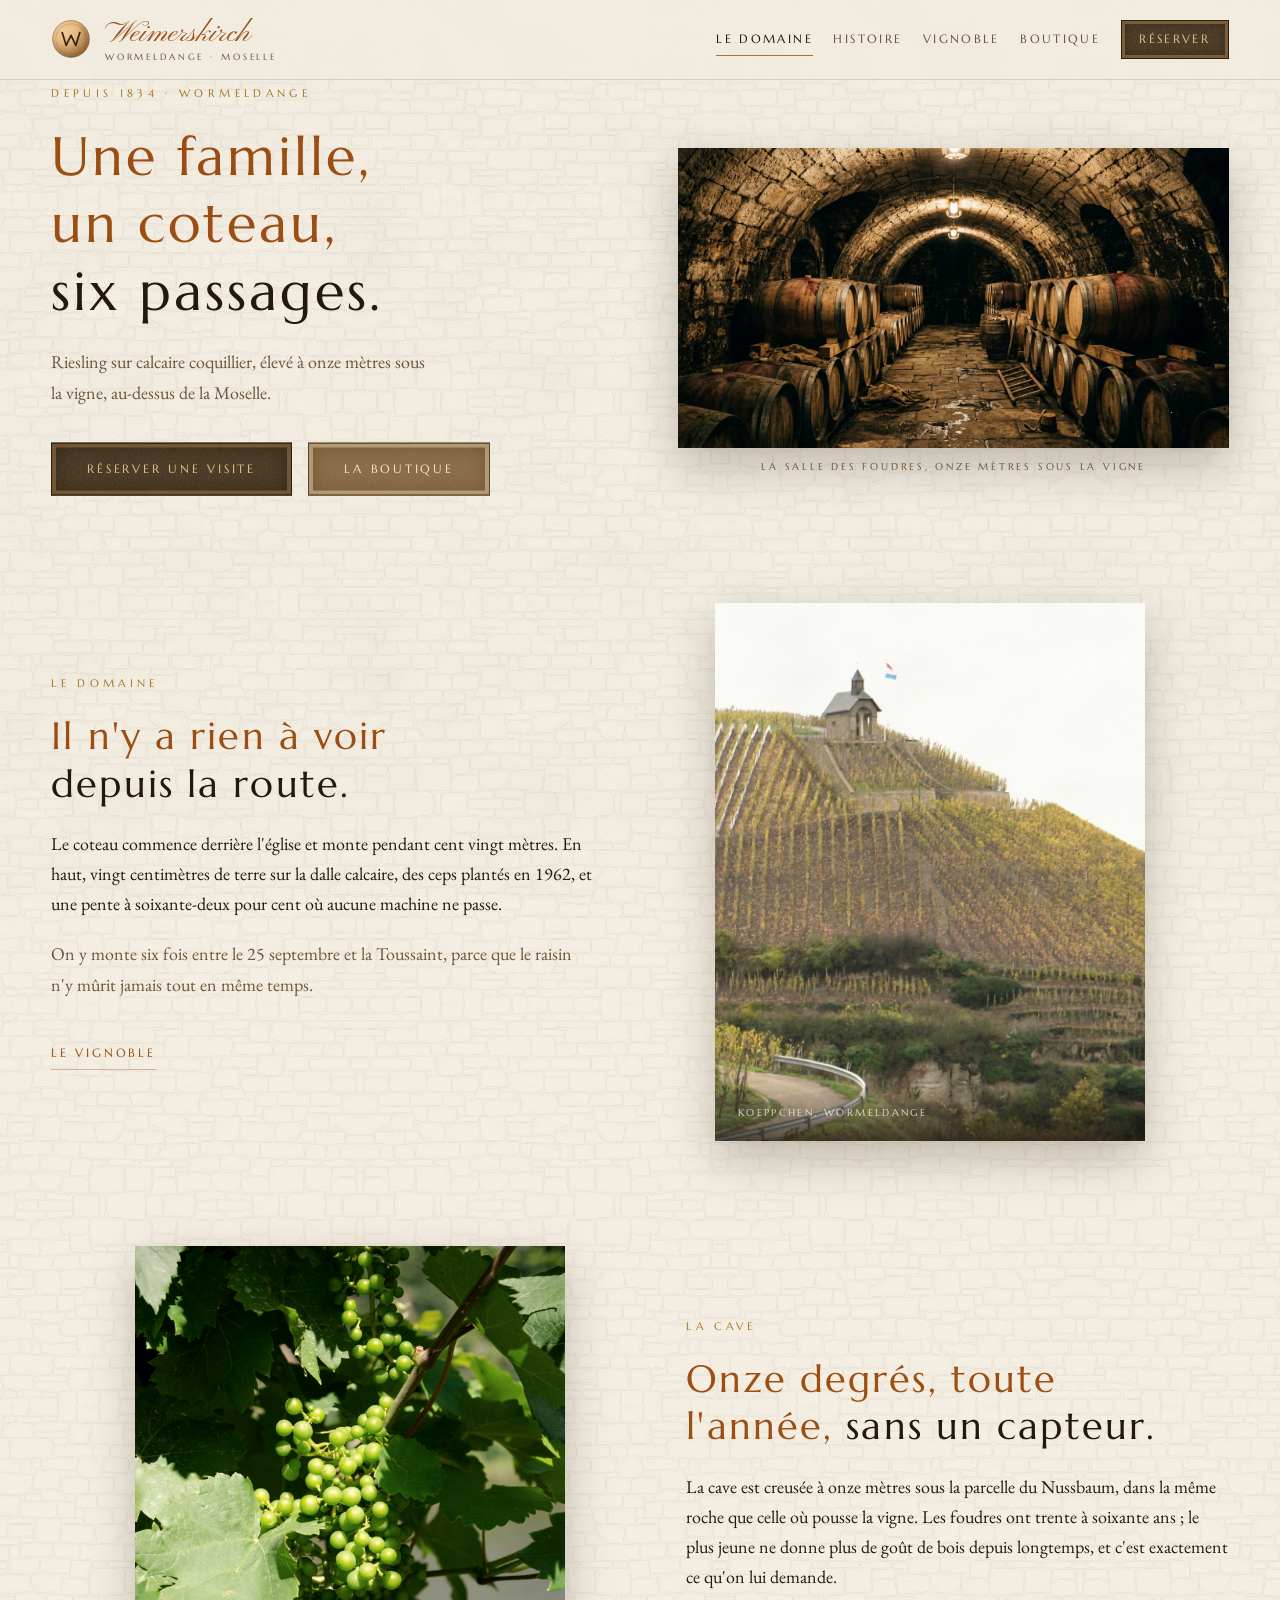
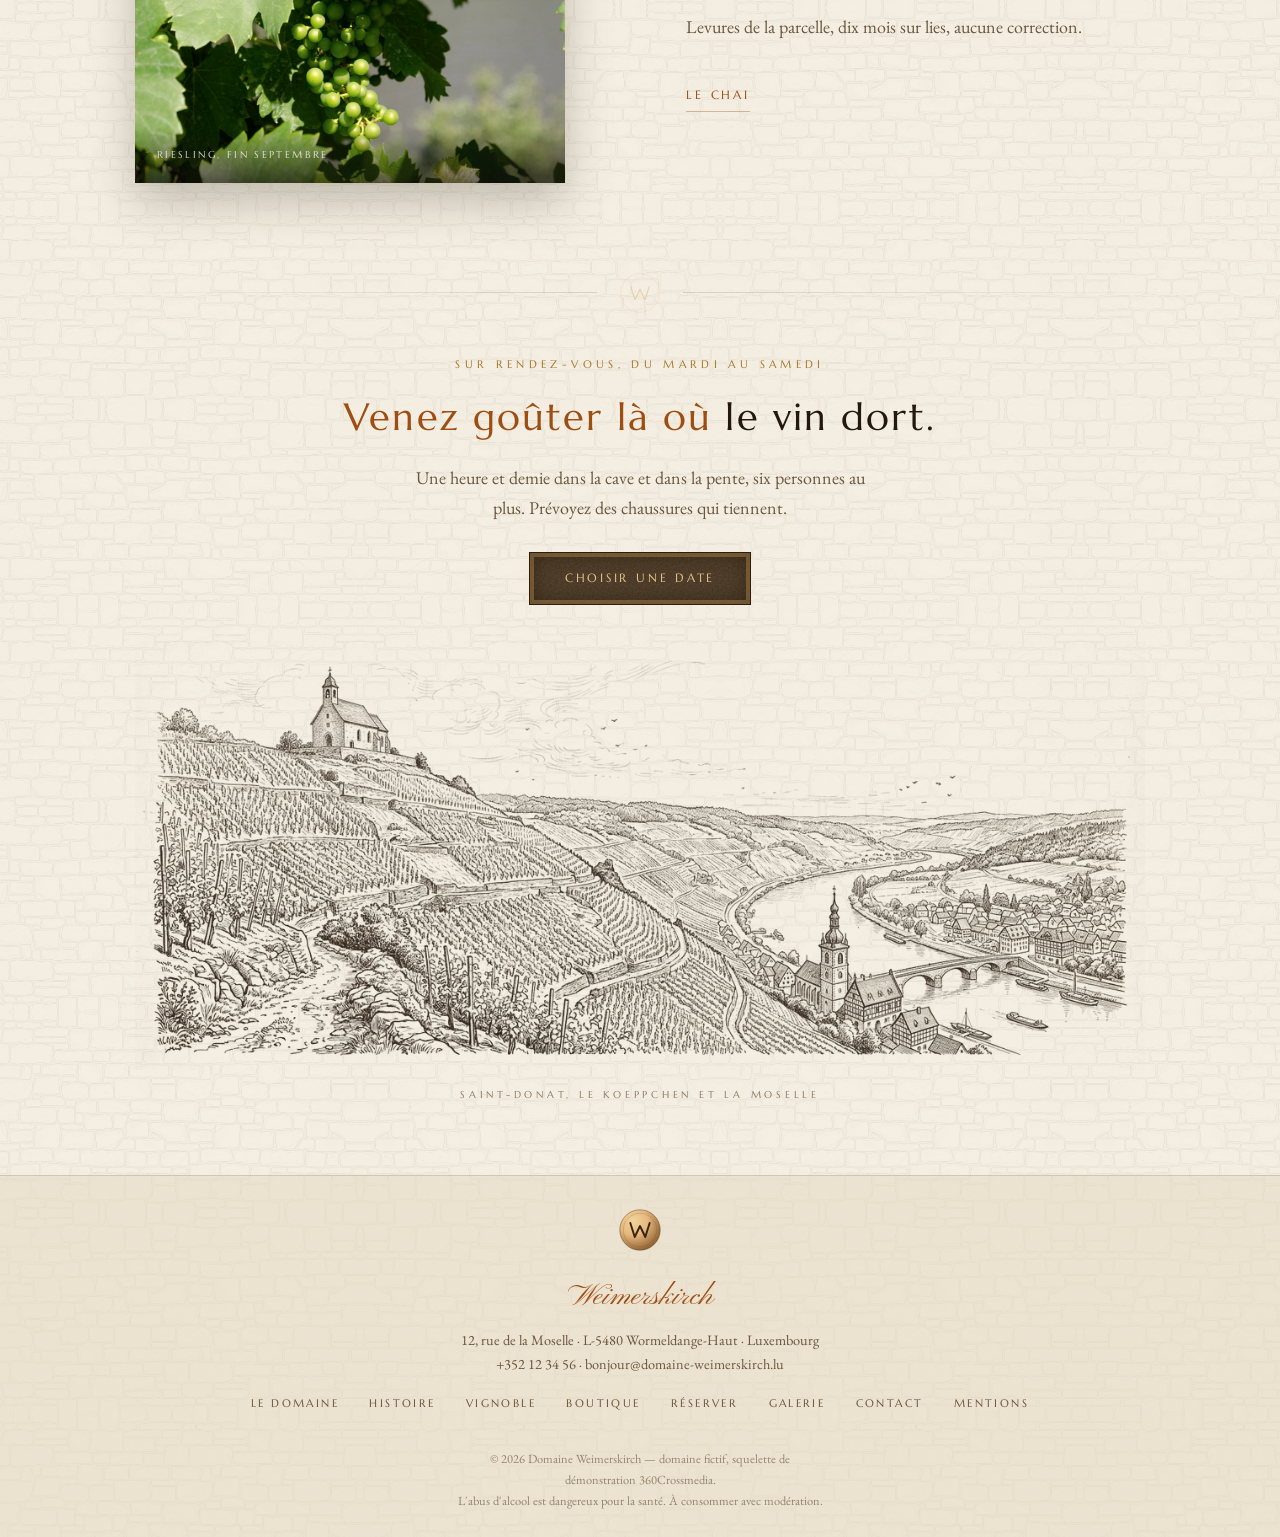
==== commit e005341e: "Envolée de feuilles supprimée, millésimes en bouton de page, encre du grimoire renforcée Co-Authored" ====
--- a/index.html
+++ b/index.html
@@ -31,7 +31,6 @@
   <nav class="nav" id="navigation" data-nav aria-label="Principale">
     <a href="index.html" aria-current="page">Le domaine</a>
     <a href="histoire.html">Histoire</a>
-    <a href="histoire.html#carnet" data-va-carnet>Millésimes</a>
     <a href="vignoble.html">Vignoble</a>
     <a href="boutique.html">Boutique</a>
     <a class="nav__panier" href="boutique.html#panier" data-panier-lien data-vide="true">Panier</a>
--- a/assets/css/site.css
+++ b/assets/css/site.css
@@ -879,7 +879,7 @@
     linear-gradient(292deg, rgba(58, 36, 16, 0) 44%, rgba(244, 214, 156, 0.1)),
     url('../img/cuir.jpg') center / cover;
   border-radius: 10px 13px 15px 11px / 13px 10px 12px 15px;
-  padding: clamp(26px, 3.8vw, 50px) clamp(30px, 4.6vw, 62px) clamp(38px, 5.2vw, 70px);
+  padding: clamp(14px, 2vw, 26px) clamp(16px, 2.4vw, 32px) clamp(20px, 2.8vw, 38px);
   box-shadow:
     inset 0 1px 0 rgba(244, 214, 156, 0.16),
     inset 0 -3px 8px rgba(0, 0, 0, 0.45),
@@ -1071,13 +1071,13 @@
   font-family: var(--titre);
   font-size: 0.84rem;
   letter-spacing: 0.03em;
-  color: #5c4a33;
-}
-.resa .champ label { color: #8a6120; }
+  color: #453626;
+}
+.resa .champ label { color: #7a4f14; }
 .resa .champ input, .resa .champ select {
   background: transparent;
   border: 0;
-  border-bottom: 1px solid rgba(70, 46, 20, 0.5);
+  border-bottom: 1px solid rgba(70, 46, 20, 0.65);
   border-radius: 0;
   padding: 0.42rem 0.2rem;
   font-style: italic;
@@ -1217,7 +1217,7 @@
 
 /* Sur un seul feuillet : les pages se suivent, le pli devient horizontal */
 @media (max-width: 900px) {
-  .resa__livre { padding: 18px 20px 28px; }
+  .resa__livre { padding: 12px 13px 18px; }
   .resa__pages { grid-template-columns: 1fr; padding: 8px 11px 10px; }
   .resa__pages::before { display: none; }
   .resa__pages::after {
